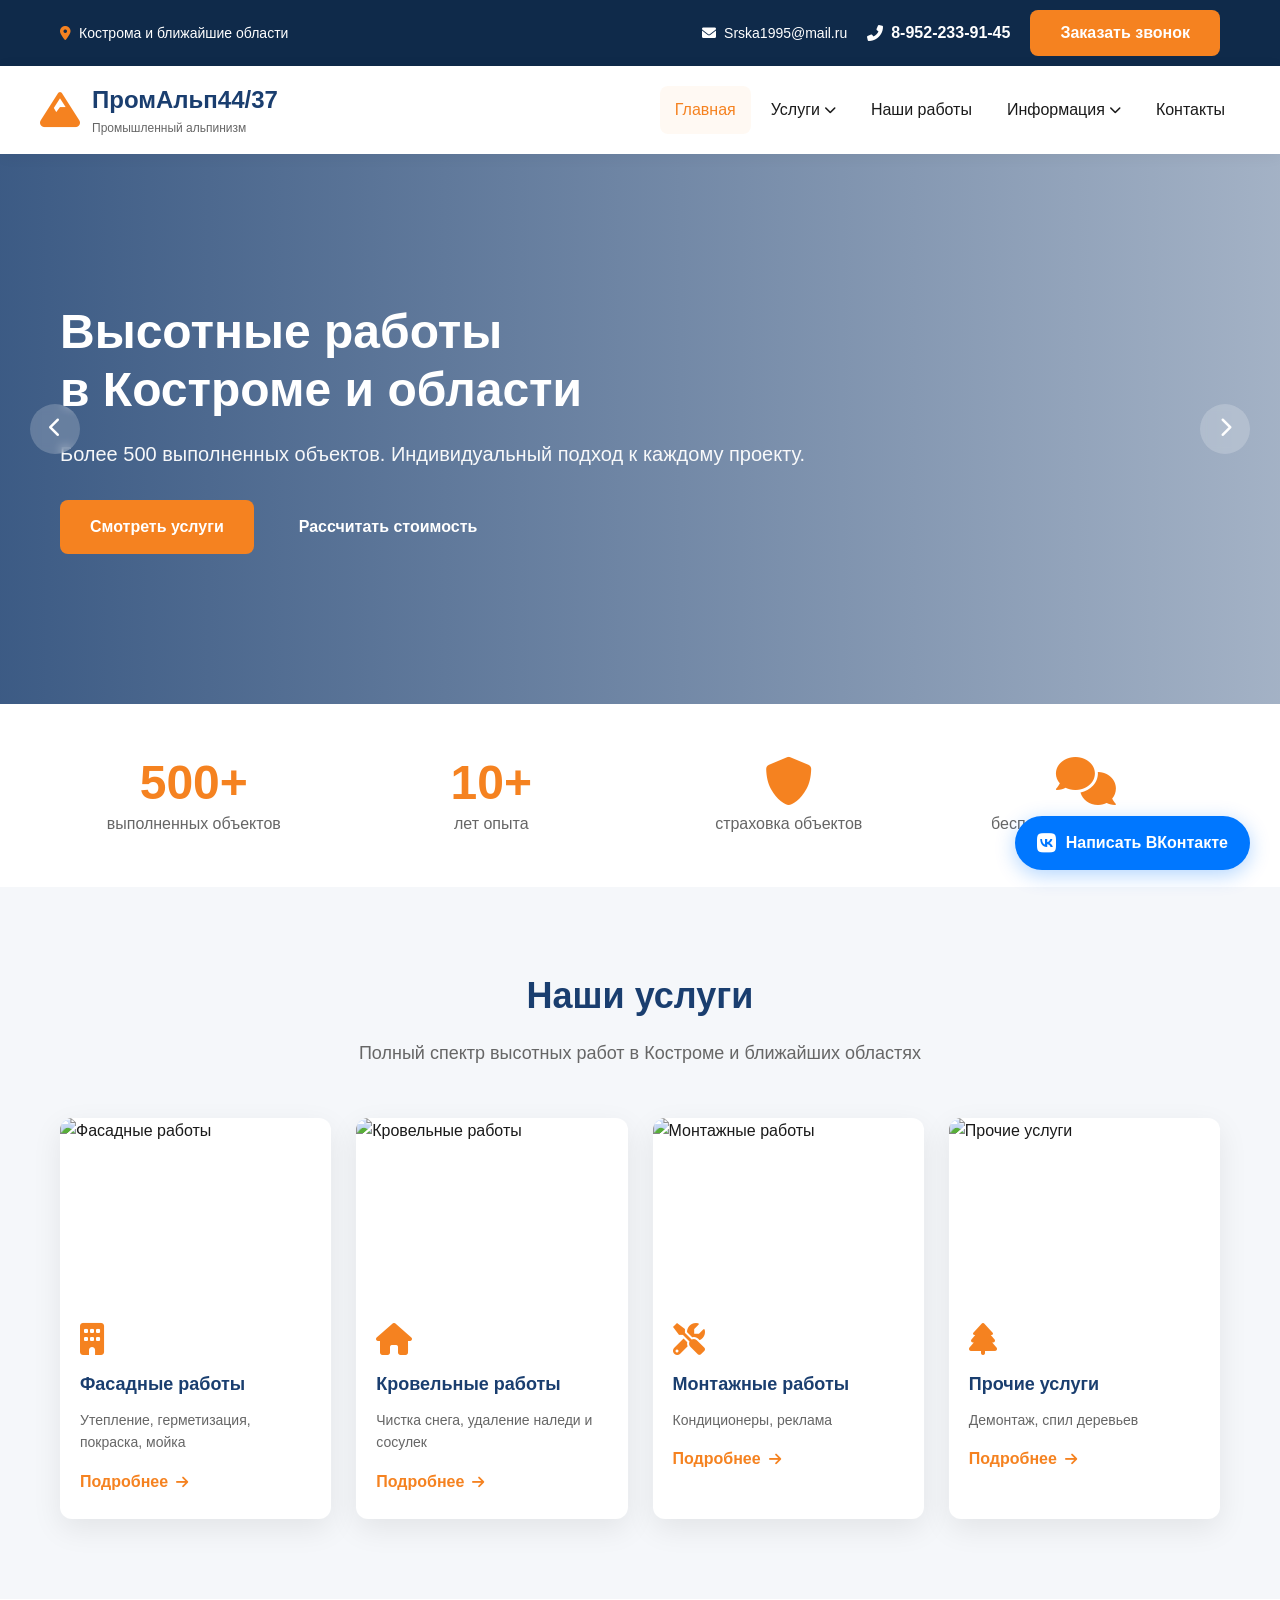
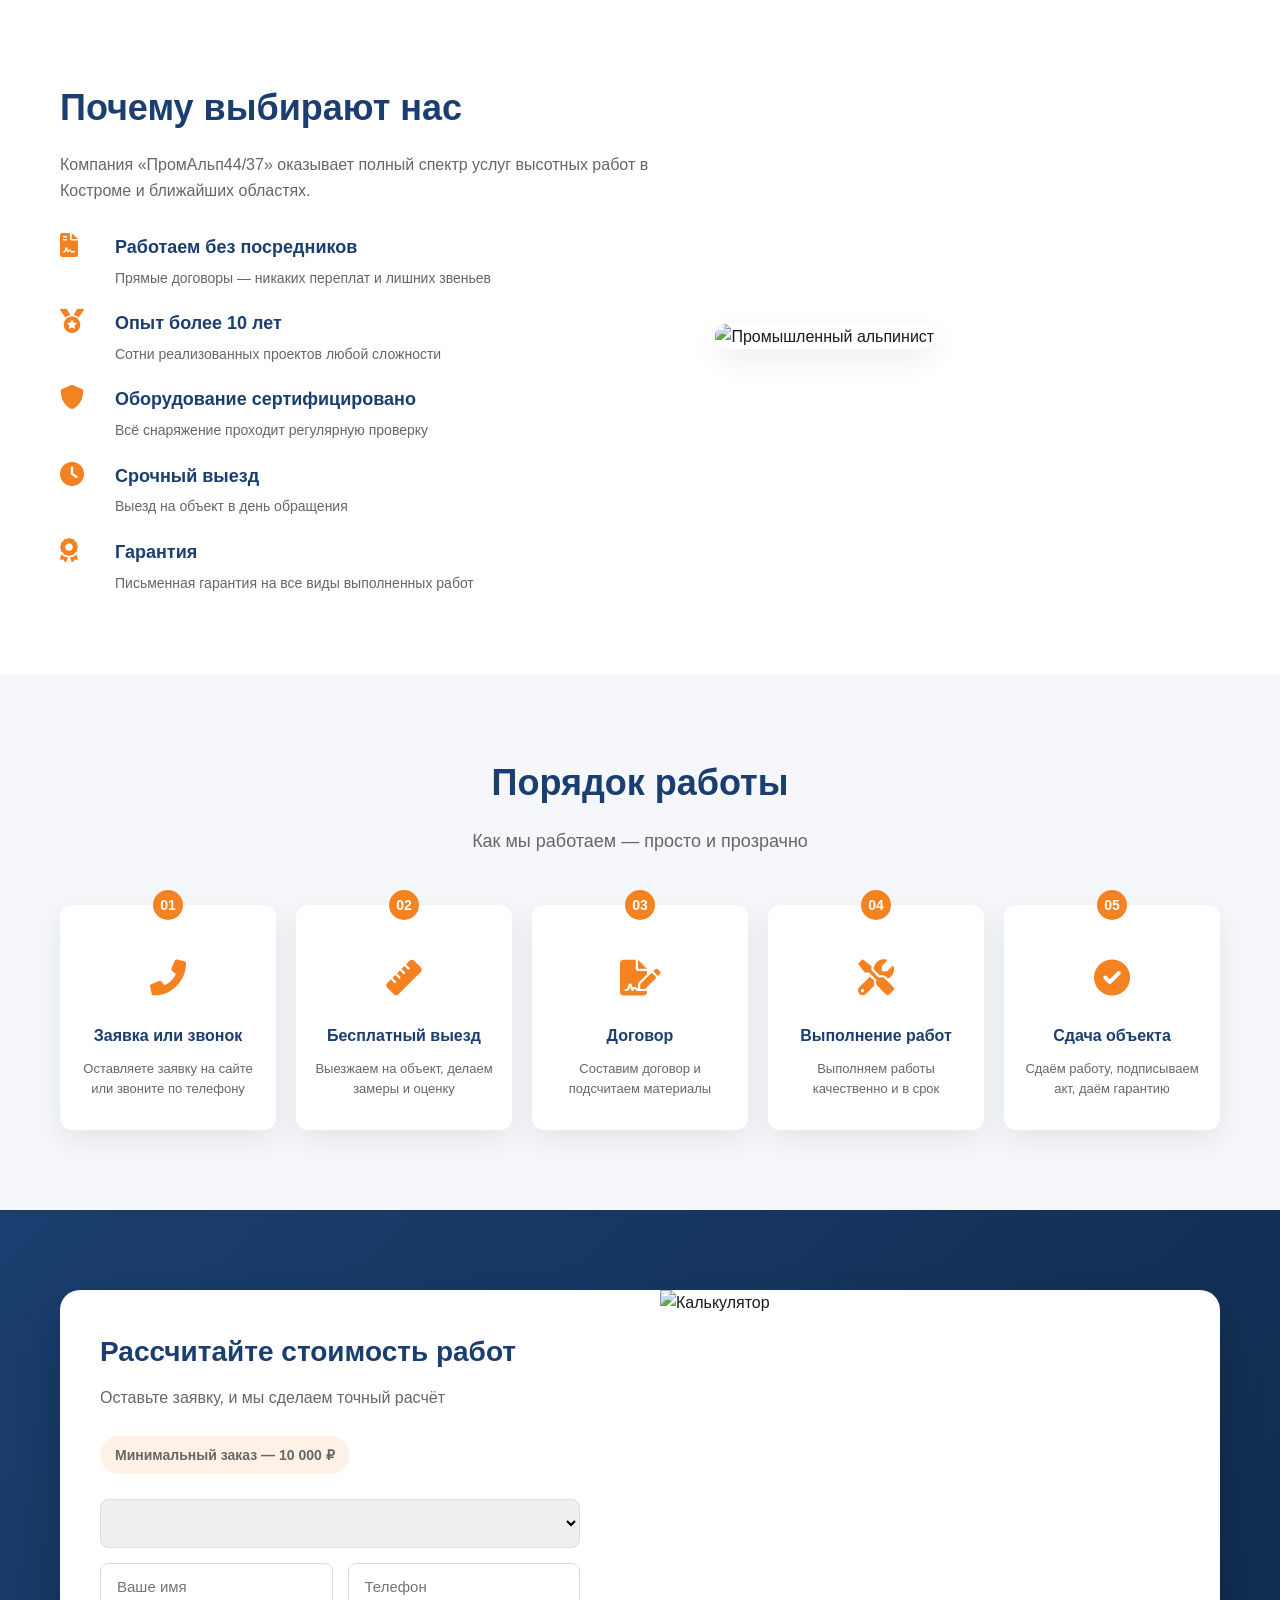
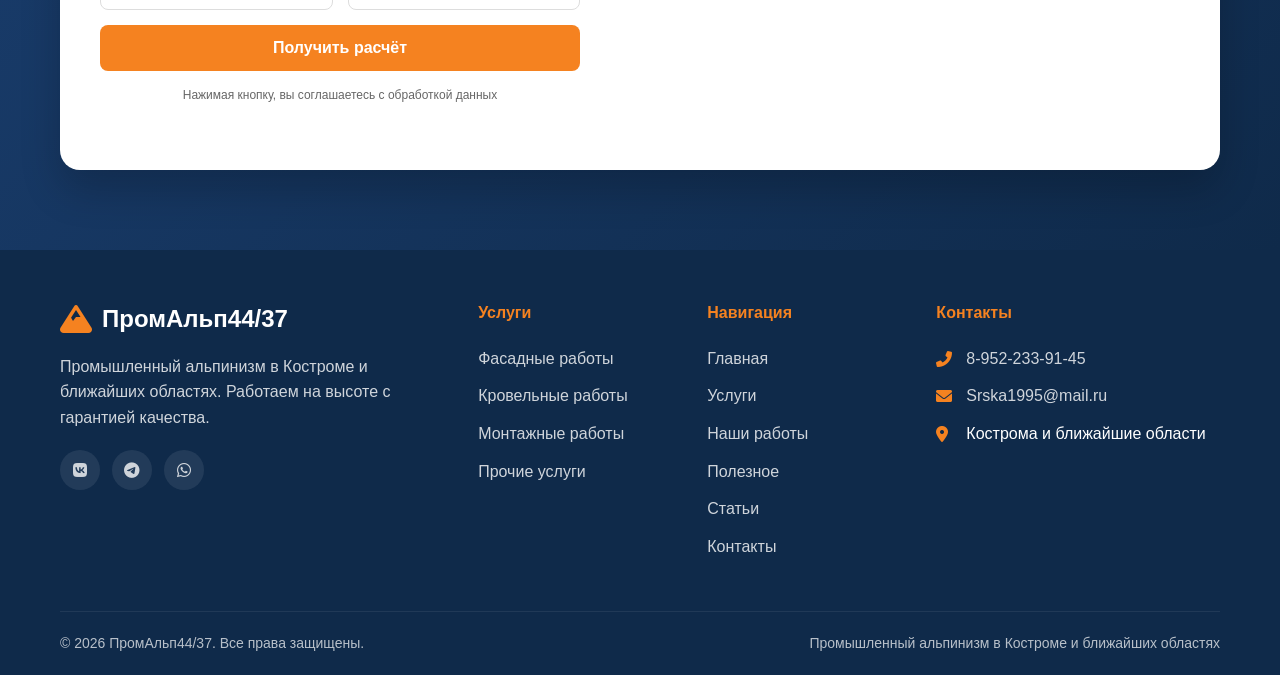
==== index.html @ 1e6d3c6c "Add files via upload" ====
<!DOCTYPE html>
<html lang="ru">
<head>
    <!-- Основные SEO-теги -->
    <title>ПромАльп44/37 — промышленный альпинизм в Костроме и области</title>
    <meta name="description" content="Профессиональные высотные работы в Костроме и ближайших областях. Утепление фасадов, герметизация швов, мойка окон, чистка кровли. Гарантия, работаем по договору. Звоните 8-952-233-91-45!">
    <meta name="keywords" content="промышленный альпинизм, Кострома, высотные работы, утепление фасада, герметизация швов, мойка окон, чистка кровли, монтаж кондиционеров, спил деревьев, альпинисты Кострома">
    <meta name="author" content="ПромАльп44/37">
    <meta charset="UTF-8">
    <meta name="viewport" content="width=device-width, initial-scale=1.0">

    <!-- Favicon -->
    <link rel="icon" href="data:image/svg+xml,%3Csvg xmlns='http://www.w3.org/2000/svg' viewBox='0 0 100 100'%3E%3Ctext y='.9em' font-size='85'%3E🏔️%3C/text%3E%3C/svg%3E">

    <link rel="stylesheet" href="style.css">
    <link rel="stylesheet" href="https://cdnjs.cloudflare.com/ajax/libs/font-awesome/6.0.0/css/all.min.css">
</head>
<body>
    <!-- Верхняя панель -->
    <div class="top-bar">
        <div class="container top-bar__container">
            <div class="top-bar__left">
                <span><i class="fas fa-map-marker-alt"></i> Кострома и ближайшие области</span>
            </div>
            <div class="top-bar__right">
                <a href="mailto:Srska1995@mail.ru"><i class="fas fa-envelope"></i> Srska1995@mail.ru</a>
                <a href="tel:+79522339145" class="top-bar__phone"><i class="fas fa-phone-alt"></i> 8-952-233-91-45</a>
                <button class="btn btn-small btn-callback">Заказать звонок</button>
            </div>
        </div>
    </div>

    <!-- Основная шапка с мега-меню -->
    <header class="header">
        <div class="container header__container">
            <a href="index.html" class="logo">
                <i class="fas fa-mountain"></i>
                <div class="logo__text">
                    <span class="logo__title">ПромАльп44/37</span>
                    <span class="logo__subtitle">Промышленный альпинизм</span>
                </div>
            </a>

            <nav class="nav">
                <button class="mobile-toggle" id="mobile-toggle">
                    <i class="fas fa-bars"></i>
                </button>
                <ul class="nav-menu" id="nav-menu">
                    <li class="nav-item"><a href="index.html" class="nav-link active">Главная</a></li>

                    <li class="nav-item dropdown">
                        <a href="services.html" class="nav-link">Услуги <i class="fas fa-chevron-down"></i></a>
                        <div class="mega-menu mega-menu--services">
                            <div class="container mega-menu__container" style="grid-template-columns: repeat(2, 1fr); max-width: 550px; gap: 20px;">
                                <div class="mega-menu__column">
                                    <h4><i class="fas fa-building"></i> Фасадные работы</h4>
                                    <ul>
                                        <li><a href="services.html?tab=facade">Утепление фасада</a></li>
                                        <li><a href="services.html?tab=facade">Герметизация швов</a></li>
                                        <li><a href="services.html?tab=facade">Покраска фасада</a></li>
                                        <li><a href="services.html?tab=facade">Мойка окон</a></li>
                                        <li><a href="services.html?tab=facade">Мойка фасада</a></li>
                                    </ul>
                                    <h4 style="margin-top: 20px;"><i class="fas fa-home"></i> Кровельные работы</h4>
                                    <ul>
                                        <li><a href="services.html?tab=roof">Чистка снега</a></li>
                                        <li><a href="services.html?tab=roof">Удаление наледи</a></li>
                                        <li><a href="services.html?tab=roof">Удаление сосулек</a></li>
                                        <li><a href="services.html?tab=roof">Монтаж водостоков</a></li>
                                        <li><a href="services.html?tab=roof">Снегозадержатели</a></li>
                                    </ul>
                                </div>
                                <div class="mega-menu__column">
                                    <h4><i class="fas fa-tools"></i> Монтажные работы</h4>
                                    <ul>
                                        <li><a href="services.html?tab=mount">Монтаж кондиционеров</a></li>
                                        <li><a href="services.html?tab=mount">Монтаж рекламы</a></li>
                                    </ul>
                                    <h4 style="margin-top: 20px;"><i class="fas fa-tree"></i> Прочие услуги</h4>
                                    <ul>
                                        <li><a href="services.html?tab=other">Демонтажные работы</a></li>
                                        <li><a href="services.html?tab=other">Спил деревьев</a></li>
                                    </ul>
                                </div>
                            </div>
                        </div>
                    </li>

                    <li class="nav-item"><a href="portfolio.html" class="nav-link">Наши работы</a></li>

                    <li class="nav-item dropdown">
                        <a href="#" class="nav-link">Информация <i class="fas fa-chevron-down"></i></a>
                        <div class="mega-menu mega-menu--info">
                            <div class="container mega-menu__container" style="grid-template-columns: repeat(2, 1fr); max-width: 500px;">
                                <div class="mega-menu__column"><h4><i class="fas fa-toolbox"></i> Полезное</h4><ul><li><a href="useful.html">Снаряжение</a></li><li><a href="useful.html#calculator">Калькулятор</a></li></ul></div>
                                <div class="mega-menu__column"><h4><i class="fas fa-book-open"></i> Статьи</h4><ul><li><a href="articles.html">Все статьи</a></li><li><a href="articles.html?page=1">Технологии</a></li><li><a href="articles.html?page=2">Безопасность</a></li><li><a href="articles.html?page=3">Советы</a></li></ul></div>
                            </div>
                        </div>
                    </li>

                    <li class="nav-item"><a href="contacts.html" class="nav-link">Контакты</a></li>
                </ul>
            </nav>
        </div>
    </header>

    <!-- Главный экран со слайдером -->
    <section class="hero hero--slider">
        <div class="hero-slider" id="hero-slider">
            <div class="slide active">
                <div class="slide__bg" style="background-image: url('https://www.gryazi.net/images/cleaning/prom_alp.jpg');"></div>
                <div class="container slide__content">
                    <h1 class="slide__title">Высотные работы<br>в Костроме и области</h1>
                    <p class="slide__subtitle">Более 500 выполненных объектов. Индивидуальный подход к каждому проекту.</p>
                    <div class="slide__buttons">
                        <a href="services.html" class="btn btn-primary">Смотреть услуги</a>
                        <a href="contacts.html" class="btn btn-outline-white">Рассчитать стоимость</a>
                    </div>
                </div>
            </div>
            <div class="slide">
                <div class="slide__bg" style="background-image: url('https://i.ytimg.com/vi/OnxsX6CX49M/maxres2.jpg');"></div>
                <div class="container slide__content">
                    <h2 class="slide__title">Герметизация швов<br>и утепление фасадов</h2>
                    <p class="slide__subtitle">Гарантия на все виды работ</p>
                    <div class="slide__buttons">
                        <a href="services.html?tab=facade" class="btn btn-primary">Подробнее</a>
                        <a href="contacts.html" class="btn btn-outline-white">Оставить заявку</a>
                    </div>
                </div>
            </div>
            <div class="slide">
                <div class="slide__bg" style="background-image: url('https://avatars.mds.yandex.net/get-altay/13818104/2a000001926dd8f69d3b70512914a5eb9f92/orig');"></div>
                <div class="container slide__content">
                    <h2 class="slide__title">Очистка кровли<br>от снега и наледи</h2>
                    <p class="slide__subtitle">Безопасно, быстро, без повреждений</p>
                    <div class="slide__buttons">
                        <a href="services.html?tab=roof" class="btn btn-primary">Подробнее</a>
                        <a href="contacts.html" class="btn btn-outline-white">Заказать</a>
                    </div>
                </div>
            </div>

            <button class="slider-arrow slider-arrow--prev"><i class="fas fa-chevron-left"></i></button>
            <button class="slider-arrow slider-arrow--next"><i class="fas fa-chevron-right"></i></button>
            <div class="slider-dots-container" id="slider-dots"></div>
        </div>
    </section>

    <!-- Блок с преимуществами (цифры) -->
    <section class="stats">
        <div class="container">
            <div class="stats__grid">
                <div class="stat-item"><div class="stat-item__number">500+</div><div class="stat-item__label">выполненных объектов</div></div>
                <div class="stat-item"><div class="stat-item__number">10+</div><div class="stat-item__label">лет опыта</div></div>
                <div class="stat-item"><div class="stat-item__number"><i class="fas fa-shield-alt"></i></div><div class="stat-item__label">страховка объектов</div></div>
                <div class="stat-item"><div class="stat-item__number"><i class="fas fa-comments"></i></div><div class="stat-item__label">бесплатная консультация</div></div>
            </div>
        </div>
    </section>

    <!-- Популярные услуги (плитки) -->
    <section class="services-tiles">
        <div class="container">
            <h2 class="section-title">Наши услуги</h2>
            <p class="section-subtitle">Полный спектр высотных работ в Костроме и ближайших областях</p>
            <div class="services-tiles__grid">
                <div class="service-tile"><div class="service-tile__img"><img src="https://anika.by/oc-content/uploads/246/108927.jpg" alt="Фасадные работы"></div><div class="service-tile__content"><i class="fas fa-building"></i><h3>Фасадные работы</h3><p>Утепление, герметизация, покраска, мойка</p><a href="services.html?tab=facade" class="service-tile__link">Подробнее <i class="fas fa-arrow-right"></i></a></div></div>
                <div class="service-tile"><div class="service-tile__img"><img src="https://avatars.mds.yandex.net/get-ydo/6059193/2a00000186999a268987378a9598cbc94824/diploma" alt="Кровельные работы"></div><div class="service-tile__content"><i class="fas fa-home"></i><h3>Кровельные работы</h3><p>Чистка снега, удаление наледи и сосулек</p><a href="services.html?tab=roof" class="service-tile__link">Подробнее <i class="fas fa-arrow-right"></i></a></div></div>
                <div class="service-tile"><div class="service-tile__img"><img src="https://avatars.mds.yandex.net/get-ydo/1540809/2a000001724c62d29665eda1b35574e7750a/diploma" alt="Монтажные работы"></div><div class="service-tile__content"><i class="fas fa-tools"></i><h3>Монтажные работы</h3><p>Кондиционеры, реклама</p><a href="services.html?tab=mount" class="service-tile__link">Подробнее <i class="fas fa-arrow-right"></i></a></div></div>
                <div class="service-tile"><div class="service-tile__img"><img src="https://avatars.mds.yandex.net/i?id=42317effc8daacaeb8977ae13526a4b0435c576f-5863201-images-thumbs&n=13" alt="Прочие услуги"></div><div class="service-tile__content"><i class="fas fa-tree"></i><h3>Прочие услуги</h3><p>Демонтаж, спил деревьев</p><a href="services.html?tab=other" class="service-tile__link">Подробнее <i class="fas fa-arrow-right"></i></a></div></div>
            </div>
        </div>
    </section>

    <!-- Преимущества -->
    <section class="advantages" id="about">
        <div class="container">
            <div class="advantages__grid">
                <div class="advantages__content">
                    <h2 class="section-title section-title--left">Почему выбирают нас</h2>
                    <p class="advantages__subtitle">Компания «ПромАльп44/37» оказывает полный спектр услуг высотных работ в Костроме и ближайших областях.</p>
                    <div class="advantages__list">
                        <div class="advantage-item"><i class="fas fa-file-contract"></i><div><h4>Работаем без посредников</h4><p>Прямые договоры — никаких переплат и лишних звеньев</p></div></div>
                        <div class="advantage-item"><i class="fas fa-medal"></i><div><h4>Опыт более 10 лет</h4><p>Сотни реализованных проектов любой сложности</p></div></div>
                        <div class="advantage-item"><i class="fas fa-shield-alt"></i><div><h4>Оборудование сертифицировано</h4><p>Всё снаряжение проходит регулярную проверку</p></div></div>
                        <div class="advantage-item"><i class="fas fa-clock"></i><div><h4>Срочный выезд</h4><p>Выезд на объект в день обращения</p></div></div>
                        <div class="advantage-item"><i class="fas fa-award"></i><div><h4>Гарантия</h4><p>Письменная гарантия на все виды выполненных работ</p></div></div>
                    </div>
                </div>
                <div class="advantages__image"><img src="https://avatars.mds.yandex.net/get-ydo/1384592/2a000001903fb4f37ba64515c0dbf9463fd2/diploma" alt="Промышленный альпинист"></div>
            </div>
        </div>
    </section>

    <!-- Порядок работы -->
    <section class="workflow">
        <div class="container">
            <h2 class="section-title">Порядок работы</h2>
            <p class="section-subtitle">Как мы работаем — просто и прозрачно</p>
            <div class="workflow__steps">
                <div class="step"><div class="step__number">01</div><div class="step__icon"><i class="fas fa-phone-alt"></i></div><h4>Заявка или звонок</h4><p>Оставляете заявку на сайте или звоните по телефону</p></div>
                <div class="step"><div class="step__number">02</div><div class="step__icon"><i class="fas fa-ruler"></i></div><h4>Бесплатный выезд</h4><p>Выезжаем на объект, делаем замеры и оценку</p></div>
                <div class="step"><div class="step__number">03</div><div class="step__icon"><i class="fas fa-file-signature"></i></div><h4>Договор</h4><p>Составим договор и подсчитаем материалы</p></div>
                <div class="step"><div class="step__number">04</div><div class="step__icon"><i class="fas fa-tools"></i></div><h4>Выполнение работ</h4><p>Выполняем работы качественно и в срок</p></div>
                <div class="step"><div class="step__number">05</div><div class="step__icon"><i class="fas fa-check-circle"></i></div><h4>Сдача объекта</h4><p>Сдаём работу, подписываем акт, даём гарантию</p></div>
            </div>
        </div>
    </section>

    <!-- Калькулятор -->
    <section class="calculator-section">
        <div class="container">
            <div class="calculator-box">
                <div class="calculator-box__content">
                    <h2>Рассчитайте стоимость работ</h2>
                    <p>Оставьте заявку, и мы сделаем точный расчёт</p>
                    <p class="min-order"><strong>Минимальный заказ — 10 000 ₽</strong></p>
                    <form class="calculator-form" id="home-calculator">
                        <div class="form-row"><select class="form-control" id="home-service-select"></select></div>
                        <div class="form-row form-row--double"><input type="text" class="form-control" placeholder="Ваше имя"><input type="tel" class="form-control" placeholder="Телефон"></div>
                        <button type="submit" class="btn btn-primary btn-block">Получить расчёт</button>
                        <p class="form-note">Нажимая кнопку, вы соглашаетесь с обработкой данных</p>
                    </form>
                </div>
                <div class="calculator-box__image"><img src="https://www.gryazi.net/images/cleaning/prom_alp.jpg" alt="Калькулятор"></div>
            </div>
        </div>
    </section>

    <!-- Футер -->
    <footer class="footer">
        <div class="container">
            <div class="footer__top">
                <div class="footer__col"><div class="footer__logo"><i class="fas fa-mountain"></i><span>ПромАльп44/37</span></div><p>Промышленный альпинизм в Костроме и ближайших областях. Работаем на высоте с гарантией качества.</p><div class="footer__social"><a href="#"><i class="fab fa-vk"></i></a><a href="#"><i class="fab fa-telegram"></i></a><a href="#"><i class="fab fa-whatsapp"></i></a></div></div>
                <div class="footer__col"><h4>Услуги</h4><ul><li><a href="services.html?tab=facade">Фасадные работы</a></li><li><a href="services.html?tab=roof">Кровельные работы</a></li><li><a href="services.html?tab=mount">Монтажные работы</a></li><li><a href="services.html?tab=other">Прочие услуги</a></li></ul></div>
                <div class="footer__col"><h4>Навигация</h4><ul><li><a href="index.html">Главная</a></li><li><a href="services.html">Услуги</a></li><li><a href="portfolio.html">Наши работы</a></li><li><a href="useful.html">Полезное</a></li><li><a href="articles.html">Статьи</a></li><li><a href="contacts.html">Контакты</a></li></ul></div>
                <div class="footer__col"><h4>Контакты</h4><ul class="footer__contacts"><li><i class="fas fa-phone-alt"></i> <a href="tel:+79522339145">8-952-233-91-45</a></li><li><i class="fas fa-envelope"></i> <a href="mailto:Srska1995@mail.ru">Srska1995@mail.ru</a></li><li><i class="fas fa-map-marker-alt"></i> Кострома и ближайшие области</li></ul></div>
            </div>
            <div class="footer__bottom"><p>© 2026 ПромАльп44/37. Все права защищены.</p><p>Промышленный альпинизм в Костроме и ближайших областях</p></div>
        </div>
    </footer>

    <!-- Кнопка ВК -->
    <a href="https://vk.com/write-12345678" class="vk-button" target="_blank"><i class="fab fa-vk"></i><span>Написать ВКонтакте</span></a>

    <script src="script.js"></script>
</body>
</html>
---- style.css ----
* { margin: 0; padding: 0; box-sizing: border-box; }

:root {
    --primary: #1a3e6f;
    --primary-dark: #0f2a4a;
    --secondary: #f58220;
    --secondary-dark: #e06d10;
    --dark: #1a1a1a;
    --light: #f5f7fa;
    --gray: #666;
    --white: #fff;
    --vk: #0077ff;
    --shadow: 0 10px 30px rgba(0,0,0,0.08);
    --border-radius: 12px;
}

html, body {
    overflow-x: hidden !important;
    width: 100%;
    max-width: 100%;
}

body {
    font-family: 'Segoe UI', Tahoma, Geneva, Verdana, sans-serif;
    line-height: 1.6;
    color: var(--dark);
    background: var(--white);
}

.container {
    max-width: 1200px;
    margin: 0 auto;
    padding: 0 20px;
}

/* Убираем все маркеры списков */
ul, ol {
    list-style: none !important;
    padding-left: 0 !important;
    margin-left: 0 !important;
}

/* ========== ВЕРХНЯЯ ПАНЕЛЬ ========== */
.top-bar {
    background: var(--primary-dark);
    color: var(--white);
    padding: 10px 0;
    font-size: 14px;
}

.top-bar__container {
    display: flex;
    justify-content: space-between;
    align-items: center;
    flex-wrap: wrap;
    gap: 15px;
}

.top-bar__left {
    display: flex;
    gap: 25px;
}

.top-bar__left span {
    display: flex;
    align-items: center;
    gap: 8px;
}

.top-bar__left i {
    color: var(--secondary);
}

.top-bar__right {
    display: flex;
    align-items: center;
    gap: 20px;
}

.top-bar__right a {
    color: var(--white);
    text-decoration: none;
    display: flex;
    align-items: center;
    gap: 8px;
    transition: color 0.3s;
}

.top-bar__right a:hover {
    color: var(--secondary);
}

.top-bar__phone {
    font-weight: 700;
    font-size: 16px;
}

.btn-small {
    background: var(--secondary);
    color: var(--white);
    padding: 8px 16px;
    border-radius: 6px;
    font-size: 13px;
    border: none;
    cursor: pointer;
    font-weight: 600;
    transition: background 0.3s;
}

.btn-small:hover {
    background: var(--secondary-dark);
}

/* ========== ШАПКА И МЕНЮ ========== */
.header {
    background: var(--white);
    box-shadow: 0 2px 15px rgba(0,0,0,0.05);
    position: sticky;
    top: 0;
    z-index: 999;
}

.header__container {
    display: flex;
    justify-content: space-between;
    align-items: center;
    padding: 15px 0;
    flex-wrap: wrap;
    gap: 15px;
}

.logo {
    display: flex;
    align-items: center;
    gap: 12px;
    text-decoration: none;
}

.logo i {
    font-size: 40px;
    color: var(--secondary);
}

.logo__text {
    display: flex;
    flex-direction: column;
}

.logo__title {
    font-size: 24px;
    font-weight: 700;
    color: var(--primary);
}

.logo__subtitle {
    font-size: 12px;
    color: var(--gray);
}

.nav {
    display: flex;
    align-items: center;
}

.nav-menu {
    display: flex;
    flex-wrap: wrap;
    justify-content: center;
    list-style: none !important;
    gap: 5px;
    margin: 0;
    padding: 0;
}

.nav-menu li {
    list-style: none !important;
}

.nav-item {
    position: relative;
    list-style: none !important;
}

.nav-link {
    display: flex;
    align-items: center;
    height: 48px;
    padding: 0 15px;
    color: var(--dark);
    text-decoration: none;
    font-weight: 500;
    transition: color 0.3s;
    border-radius: 8px;
    white-space: nowrap;
}

.nav-link:hover,
.nav-link.active {
    color: var(--secondary);
    background: rgba(245, 130, 32, 0.05);
}

.nav-link i {
    font-size: 12px;
    margin-left: 5px;
}

/* Мега-меню */
.mega-menu {
    position: absolute;
    top: 100%;
    left: 0;
    width: auto !important;
    min-width: 500px !important;
    max-width: 850px !important;
    background: var(--white);
    box-shadow: 0 20px 40px rgba(0,0,0,0.15);
    border-radius: 0 0 16px 16px;
    opacity: 0;
    visibility: hidden;
    transform: translateY(-10px);
    transition: all 0.3s;
    z-index: 998;
}

.nav-item.dropdown:hover .mega-menu {
    opacity: 1;
    visibility: visible;
    transform: translateY(0);
}

.mega-menu__container {
    display: grid;
    grid-template-columns: repeat(4, 1fr);
    gap: 20px !important;
    padding: 25px 20px !important;
}

.mega-menu__column h4 {
    color: var(--primary);
    margin-bottom: 15px;
    font-size: 16px;
    border-bottom: 2px solid var(--secondary);
    padding-bottom: 8px;
    display: inline-block;
}

.mega-menu__column ul {
    list-style: none !important;
    padding-left: 0 !important;
    margin-left: 0 !important;
}

.mega-menu__column li {
    margin-bottom: 10px;
    list-style: none !important;
}

.mega-menu__column a {
    color: var(--gray);
    text-decoration: none;
    font-size: 14px;
    transition: color 0.3s;
}

.mega-menu__column a:hover {
    color: var(--secondary);
}

.nav-item.dropdown:first-of-type .mega-menu {
    left: 0 !important;
    right: auto !important;
}

.nav-item.dropdown:last-of-type .mega-menu {
    left: auto !important;
    right: 0 !important;
    min-width: 400px !important;
    max-width: 500px !important;
}

.mobile-toggle {
    display: none;
}

/* ========== СЛАЙДЕР ========== */
.hero--slider {
    position: relative;
    height: 550px;
    overflow: hidden;
}

.hero-slider {
    position: relative;
    height: 100%;
}

.slide {
    position: absolute;
    top: 0;
    left: 0;
    width: 100%;
    height: 100%;
    opacity: 0;
    visibility: hidden;
    transition: opacity 0.8s, visibility 0.8s;
}

.slide.active {
    opacity: 1;
    visibility: visible;
}

.slide__bg {
    position: absolute;
    top: 0;
    left: 0;
    width: 100%;
    height: 100%;
    background-size: cover;
    background-position: center;
}

.slide__bg::after {
    content: '';
    position: absolute;
    top: 0;
    left: 0;
    width: 100%;
    height: 100%;
    background: linear-gradient(90deg, rgba(26,62,111,0.85) 0%, rgba(26,62,111,0.4) 100%);
}

.slide__content {
    position: relative;
    height: 100%;
    display: flex;
    flex-direction: column;
    justify-content: center;
    color: var(--white);
    z-index: 2;
}

.slide__title {
    font-size: 48px;
    font-weight: 800;
    line-height: 1.2;
    margin-bottom: 20px;
    max-width: 700px;
}

.slide__subtitle {
    font-size: 20px;
    margin-bottom: 30px;
    opacity: 0.95;
}

.slide__buttons {
    display: flex;
    gap: 15px;
}

.btn-outline-white {
    background: transparent;
    color: var(--white);
    border: 2px solid var(--white);
}

.btn-outline-white:hover {
    background: var(--white);
    color: var(--primary);
}

.slider-arrow {
    position: absolute;
    top: 50%;
    transform: translateY(-50%);
    width: 50px;
    height: 50px;
    background: rgba(255,255,255,0.2);
    border: none;
    border-radius: 50%;
    color: var(--white);
    font-size: 20px;
    cursor: pointer;
    backdrop-filter: blur(5px);
    transition: background 0.3s;
    z-index: 10;
}

.slider-arrow:hover {
    background: var(--secondary);
}

.slider-arrow--prev { left: 30px; }
.slider-arrow--next { right: 30px; }

.slider-dots-container {
    position: absolute;
    bottom: 25px;
    left: 50%;
    transform: translateX(-50%);
    display: flex;
    gap: 10px;
    z-index: 10;
}

.slider-dot {
    width: 12px;
    height: 12px;
    border-radius: 50%;
    background: rgba(255,255,255,0.4);
    border: none;
    cursor: pointer;
    transition: all 0.3s;
}

.slider-dot.active {
    background: var(--secondary);
    width: 30px;
    border-radius: 10px;
}

/* ========== СТАТИСТИКА ========== */
.stats {
    padding: 50px 0;
    background: var(--white);
}

.stats__grid {
    display: grid;
    grid-template-columns: repeat(4, 1fr);
    gap: 30px;
    text-align: center;
}

.stat-item__number {
    font-size: 48px;
    font-weight: 800;
    color: var(--secondary);
    line-height: 1.2;
}

.stat-item__number i {
    color: var(--secondary);
}

.stat-item__label {
    font-size: 16px;
    color: var(--gray);
}

/* ========== ПЛИТКИ УСЛУГ ========== */
.services-tiles {
    padding: 80px 0;
    background: var(--light);
}

.section-title {
    font-size: 36px;
    font-weight: 700;
    text-align: center;
    color: var(--primary);
    margin-bottom: 15px;
}

.section-title--left {
    text-align: left;
}

.section-subtitle {
    text-align: center;
    color: var(--gray);
    margin-bottom: 50px;
    font-size: 18px;
}

.services-tiles__grid {
    display: grid;
    grid-template-columns: repeat(4, 1fr);
    gap: 25px;
}

.service-tile {
    background: var(--white);
    border-radius: var(--border-radius);
    overflow: hidden;
    box-shadow: var(--shadow);
    transition: transform 0.3s, box-shadow 0.3s;
}

.service-tile:hover {
    transform: translateY(-5px);
    box-shadow: 0 15px 40px rgba(0,0,0,0.12);
}

.service-tile__img {
    height: 180px;
    overflow: hidden;
}

.service-tile__img img {
    width: 100%;
    height: 100%;
    object-fit: cover;
    transition: transform 0.5s;
}

.service-tile:hover .service-tile__img img {
    transform: scale(1.05);
}

.service-tile__content {
    padding: 25px 20px;
}

.service-tile__content i {
    font-size: 32px;
    color: var(--secondary);
    margin-bottom: 15px;
}

.service-tile__content h3 {
    font-size: 18px;
    margin-bottom: 10px;
    color: var(--primary);
}

.service-tile__content p {
    color: var(--gray);
    font-size: 14px;
    margin-bottom: 15px;
}

.service-tile__link {
    color: var(--secondary);
    text-decoration: none;
    font-weight: 600;
    display: flex;
    align-items: center;
    gap: 8px;
}

.service-tile__link i {
    font-size: 14px;
    margin: 0;
    transition: transform 0.3s;
}

.service-tile__link:hover i {
    transform: translateX(5px);
}

/* ========== ПРЕИМУЩЕСТВА ========== */
.advantages {
    padding: 80px 0;
    background: var(--white);
}

.advantages__grid {
    display: grid;
    grid-template-columns: 1.2fr 1fr;
    gap: 50px;
    align-items: center;
}

.advantages__subtitle {
    font-size: 16px;
    color: var(--gray);
    margin-bottom: 30px;
}

.advantages__list {
    display: flex;
    flex-direction: column;
    gap: 20px;
}

.advantage-item {
    display: flex;
    gap: 15px;
}

.advantage-item i {
    font-size: 24px;
    color: var(--secondary);
    min-width: 40px;
}

.advantage-item h4 {
    font-size: 18px;
    color: var(--primary);
    margin-bottom: 5px;
}

.advantage-item p {
    color: var(--gray);
    font-size: 14px;
}

.advantages__image img {
    width: 100%;
    border-radius: var(--border-radius);
    box-shadow: var(--shadow);
}

/* ========== ПОРЯДОК РАБОТЫ ========== */
.workflow {
    padding: 80px 0;
    background: var(--light);
}

.workflow__steps {
    display: grid;
    grid-template-columns: repeat(5, 1fr);
    gap: 20px;
}

.step {
    text-align: center;
    padding: 30px 15px;
    background: var(--white);
    border-radius: var(--border-radius);
    box-shadow: var(--shadow);
    position: relative;
}

.step__number {
    position: absolute;
    top: -15px;
    left: 50%;
    transform: translateX(-50%);
    width: 30px;
    height: 30px;
    background: var(--secondary);
    color: var(--white);
    border-radius: 50%;
    display: flex;
    align-items: center;
    justify-content: center;
    font-weight: 700;
    font-size: 14px;
}

.step__icon {
    font-size: 36px;
    color: var(--secondary);
    margin: 15px 0;
}

.step h4 {
    font-size: 16px;
    margin-bottom: 10px;
    color: var(--primary);
}

.step p {
    font-size: 13px;
    color: var(--gray);
}

/* ========== КАЛЬКУЛЯТОР ========== */
.calculator-section {
    padding: 80px 0;
    background: linear-gradient(135deg, var(--primary) 0%, var(--primary-dark) 100%);
}

.calculator-box {
    display: grid;
    grid-template-columns: 1fr 1fr;
    gap: 40px;
    background: var(--white);
    border-radius: 20px;
    overflow: hidden;
    box-shadow: 0 20px 40px rgba(0,0,0,0.2);
}

.calculator-box__content {
    padding: 40px;
}

.calculator-box__content h2 {
    font-size: 28px;
    color: var(--primary);
    margin-bottom: 10px;
}

.calculator-box__content p {
    color: var(--gray);
    margin-bottom: 25px;
}

.calculator-box__image {
    height: 100%;
}

.calculator-box__image img {
    width: 100%;
    height: 100%;
    object-fit: cover;
}

.calculator-form .form-row {
    margin-bottom: 15px;
}

.form-row--double {
    display: grid;
    grid-template-columns: 1fr 1fr;
    gap: 15px;
}

.form-control {
    width: 100%;
    padding: 14px 16px;
    border: 1px solid #ddd;
    border-radius: 8px;
    font-size: 15px;
    transition: border 0.3s;
}

.form-control:focus {
    outline: none;
    border-color: var(--secondary);
}

.form-note {
    font-size: 12px;
    color: var(--gray);
    margin-top: 15px;
    text-align: center;
}

.min-order {
    background: rgba(245, 130, 32, 0.1);
    padding: 8px 15px;
    border-radius: 30px;
    display: inline-block;
    font-size: 14px;
    color: var(--primary);
    margin-bottom: 20px;
}

/* ========== КНОПКИ ========== */
.btn {
    display: inline-block;
    padding: 14px 30px;
    border-radius: 8px;
    text-decoration: none;
    font-weight: 600;
    transition: all 0.3s;
    border: none;
    cursor: pointer;
    font-size: 16px;
}

.btn-primary {
    background: var(--secondary);
    color: var(--white);
}

.btn-primary:hover {
    background: var(--secondary-dark);
    transform: translateY(-2px);
}

.btn-block {
    display: block;
    width: 100%;
    text-align: center;
}

/* ========== ФУТЕР ========== */
.footer {
    background: var(--primary-dark);
    color: var(--white);
    padding: 50px 0 20px;
}

.footer__top {
    display: grid;
    grid-template-columns: 2fr 1fr 1fr 1.5fr;
    gap: 40px;
    margin-bottom: 40px;
}

.footer__logo {
    display: flex;
    align-items: center;
    gap: 10px;
    font-size: 24px;
    font-weight: 700;
    margin-bottom: 15px;
}

.footer__logo i {
    color: var(--secondary);
    font-size: 32px;
}

.footer__col p {
    opacity: 0.8;
    margin-bottom: 20px;
}

.footer__social {
    display: flex;
    gap: 12px;
}

.footer__social a {
    width: 40px;
    height: 40px;
    background: rgba(255,255,255,0.1);
    border-radius: 50%;
    display: flex;
    align-items: center;
    justify-content: center;
    color: var(--white);
    text-decoration: none;
    transition: background 0.3s;
}

.footer__social a:hover {
    background: var(--secondary);
}

.footer__col h4 {
    color: var(--secondary);
    margin-bottom: 20px;
    font-size: 16px;
}

.footer__col ul {
    list-style: none !important;
}

.footer__col li {
    margin-bottom: 12px;
    list-style: none !important;
}

.footer__col a {
    color: var(--white);
    text-decoration: none;
    opacity: 0.8;
    transition: opacity 0.3s;
}

.footer__col a:hover {
    opacity: 1;
    color: var(--secondary);
}

.footer__contacts li {
    display: flex;
    align-items: center;
    gap: 10px;
    list-style: none !important;
}

.footer__contacts i {
    color: var(--secondary);
    width: 20px;
}

.footer__bottom {
    border-top: 1px solid rgba(255,255,255,0.1);
    padding-top: 20px;
    display: flex;
    justify-content: space-between;
    font-size: 14px;
    opacity: 0.7;
}

/* ========== КНОПКА ВК ========== */
.vk-button {
    position: fixed;
    bottom: 30px;
    right: 30px;
    background: var(--vk);
    color: var(--white);
    padding: 14px 22px;
    border-radius: 50px;
    text-decoration: none;
    display: flex;
    align-items: center;
    gap: 10px;
    box-shadow: 0 5px 20px rgba(0,119,255,0.3);
    z-index: 999;
    font-weight: 600;
    transition: transform 0.3s, box-shadow 0.3s;
}

.vk-button:hover {
    transform: translateY(-5px);
    box-shadow: 0 10px 30px rgba(0,119,255,0.4);
}

.vk-button i {
    font-size: 22px;
}

/* ========== АДАПТИВНОСТЬ ========== */
@media (max-width: 992px) {
    .header__container { justify-content: center; }
    .nav-menu { justify-content: center; width: 100%; }
    .nav-link { padding: 0 12px; font-size: 14px; height: 42px; }
    .services-tiles__grid { grid-template-columns: repeat(2, 1fr); }
    .stats__grid { grid-template-columns: repeat(2, 1fr); }
    .advantages__grid { grid-template-columns: 1fr; }
    .advantages__image { display: none; }
    .footer__top { grid-template-columns: repeat(2, 1fr); }
    .calculator-box { grid-template-columns: 1fr; }
    .calculator-box__image { display: none; }
    .mega-menu { min-width: 350px !important; max-width: 500px !important; }
}

@media (max-width: 768px) {
    .top-bar__container { flex-direction: column; text-align: center; }
    .top-bar__left { flex-direction: column; gap: 5px; }
    .top-bar__right { flex-wrap: wrap; justify-content: center; }

    .nav-menu { gap: 0; }
    .nav-link { padding: 0 10px; font-size: 13px; height: 40px; }

    .slide__title { font-size: 32px; }
    .slide__subtitle { font-size: 16px; }
    .slider-arrow { display: none; }

    .services-tiles__grid { grid-template-columns: 1fr; }
    .stats__grid { grid-template-columns: 1fr; }
    .workflow__steps { grid-template-columns: 1fr; }
    .footer__top { grid-template-columns: 1fr; }
    .footer__bottom { flex-direction: column; text-align: center; gap: 10px; }

    .vk-button span { display: none; }
    .vk-button { padding: 14px; border-radius: 50%; }

    /* Открытие мега-меню по клику на мобильных */
    .nav-item.dropdown.active .mega-menu {
        display: block !important;
        opacity: 1 !important;
        visibility: visible !important;
        transform: translateY(0) !important;
        position: static;
        width: 100% !important;
        min-width: 100% !important;
        max-width: 100% !important;
        box-shadow: none;
        border-radius: 0;
        padding: 0;
        background: var(--light);
    }

    .nav-item.dropdown.active .mega-menu__container {
        grid-template-columns: 1fr !important;
        padding: 15px !important;
        gap: 15px !important;
    }

    .nav-item.dropdown .mega-menu {
        display: none;
    }
}

@media (max-width: 480px) {
    .slide__buttons { flex-direction: column; }
    .form-row--double { grid-template-columns: 1fr; }
    .nav-link { padding: 0 8px; font-size: 12px; height: 36px; }
    .logo__title { font-size: 18px; }
    .logo i { font-size: 32px; }
}
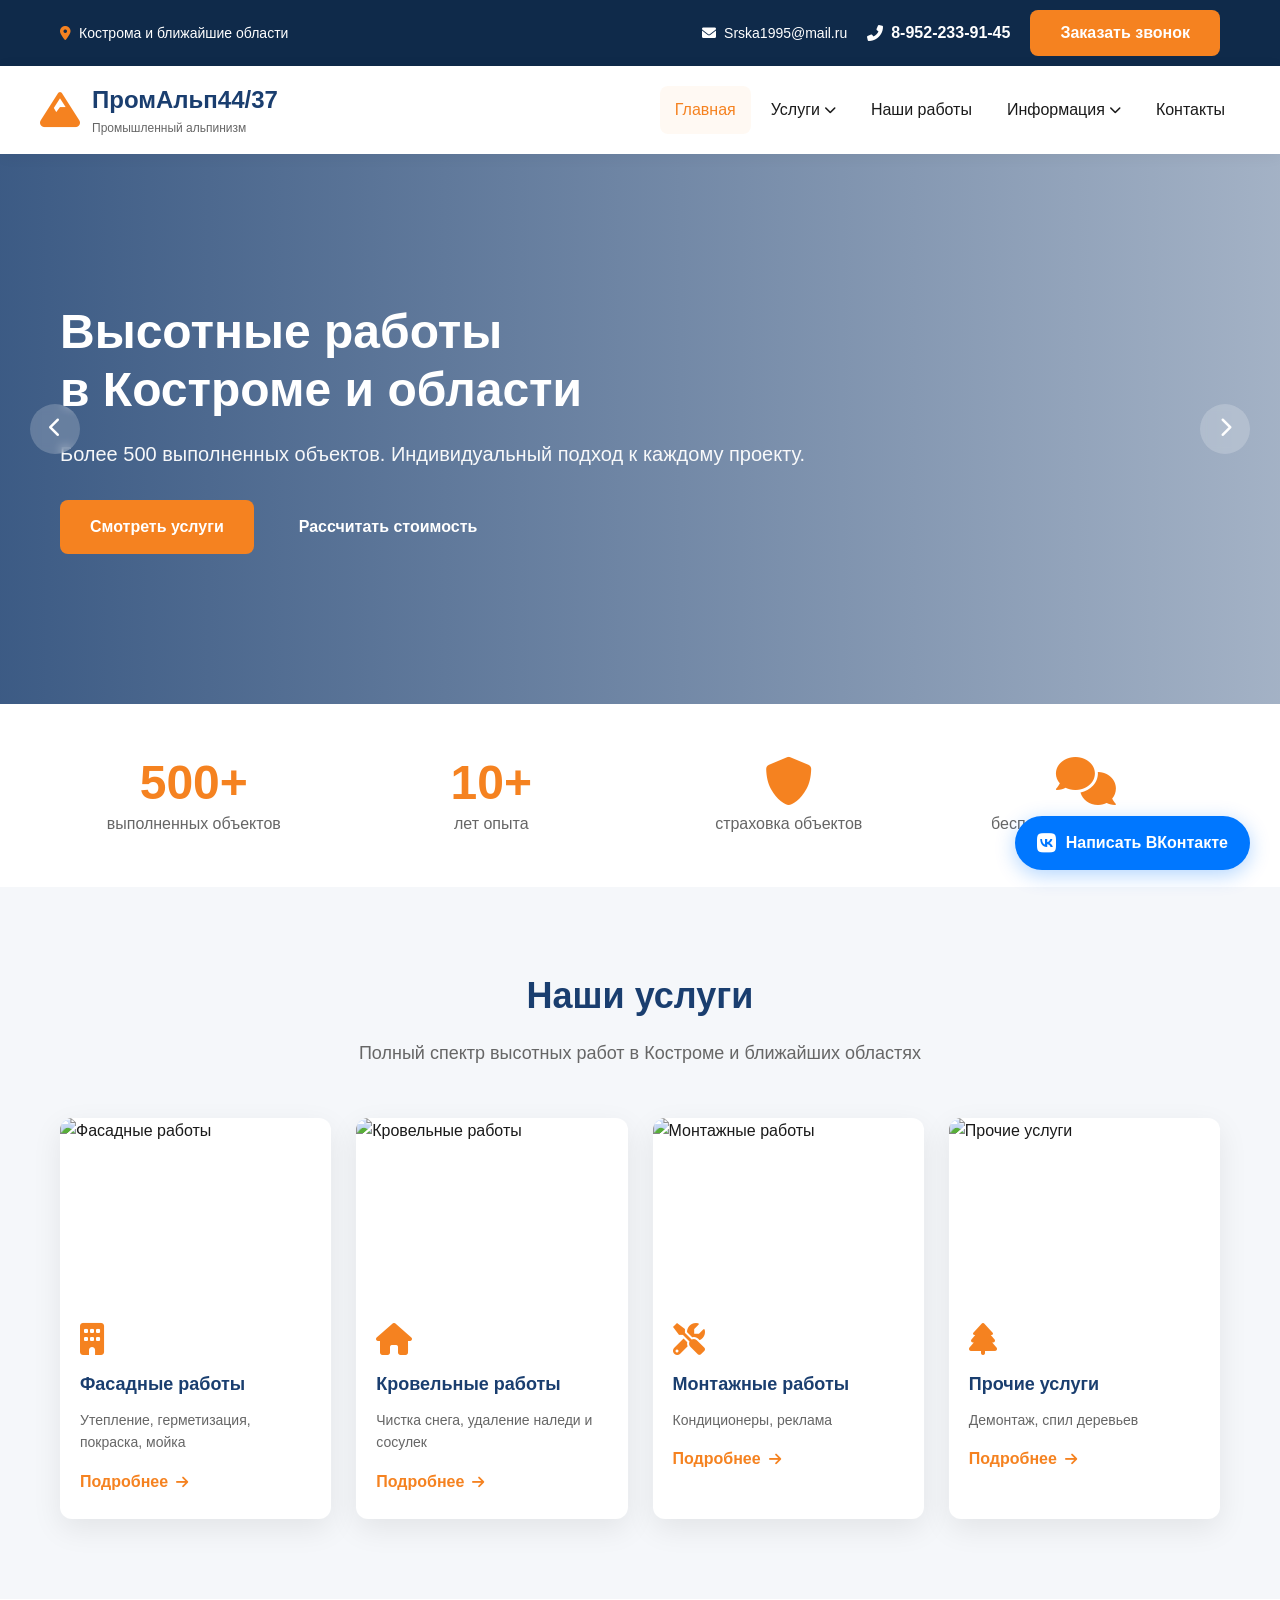
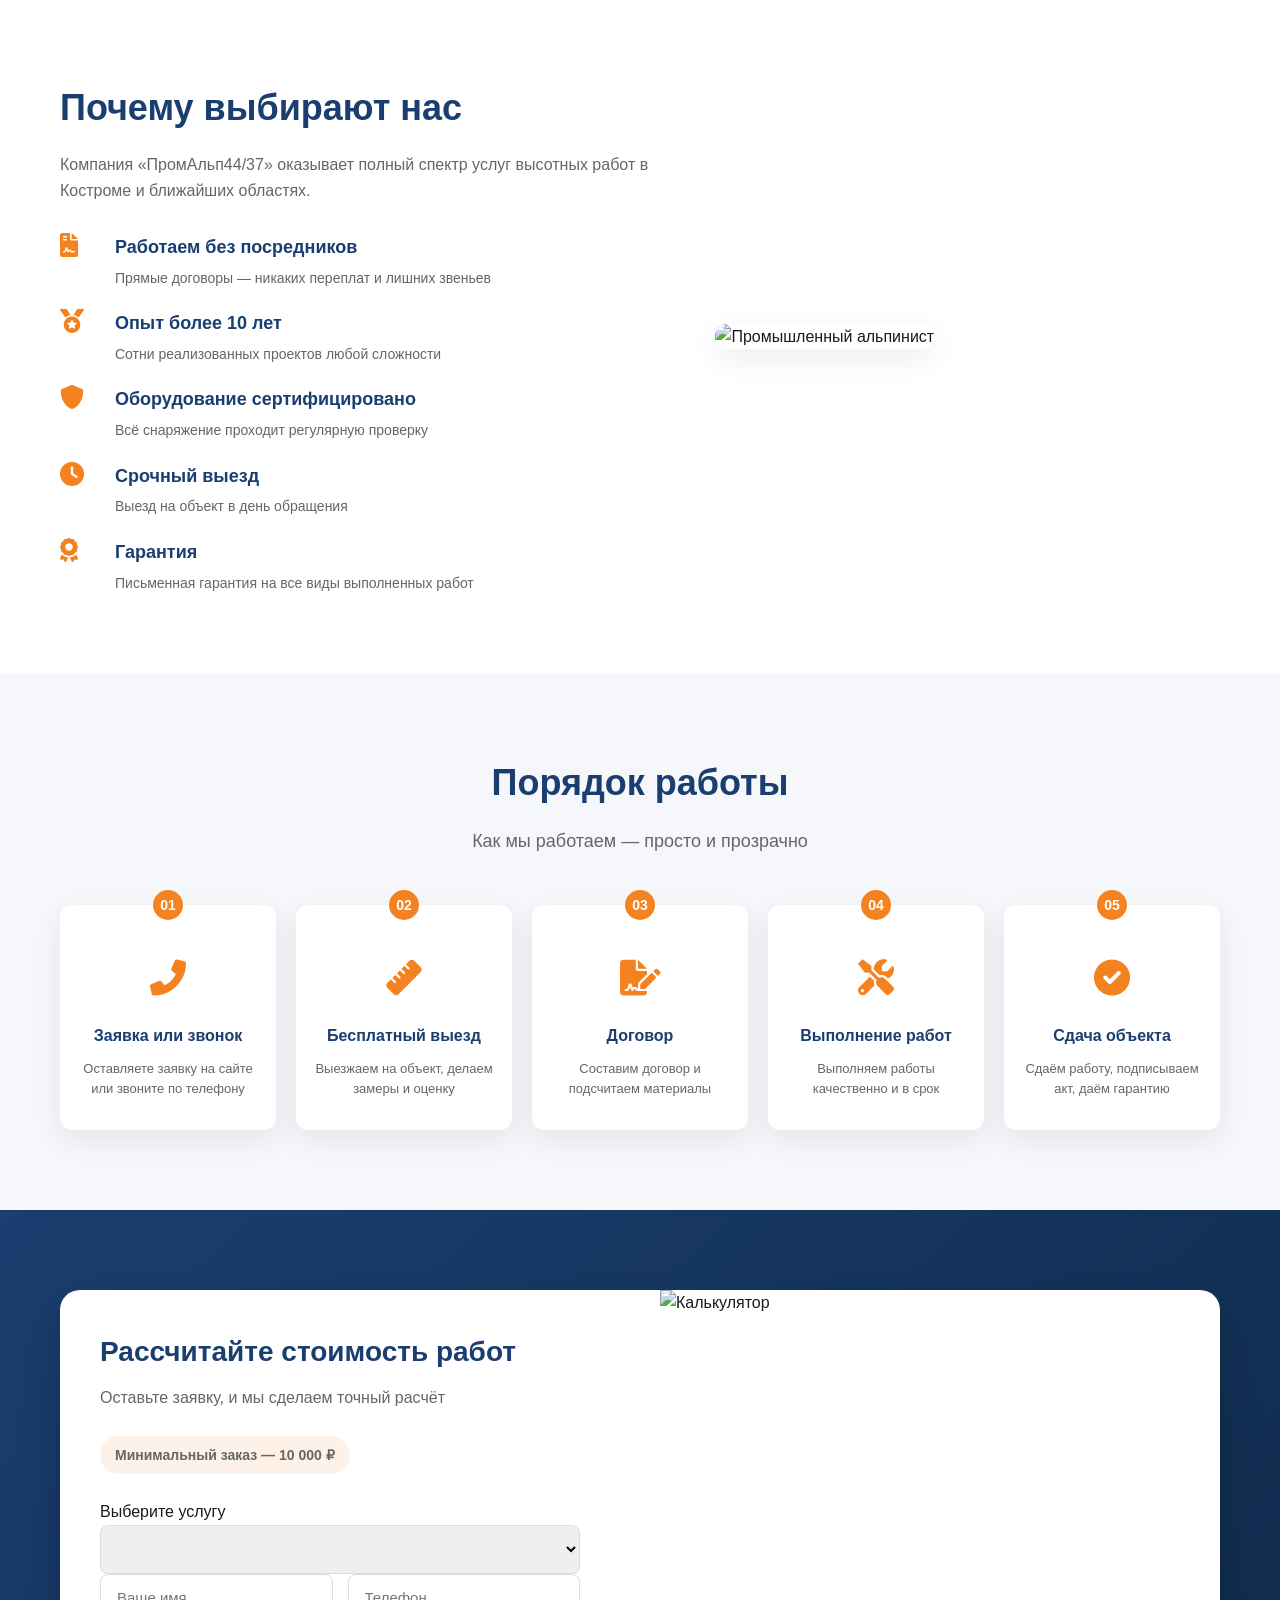
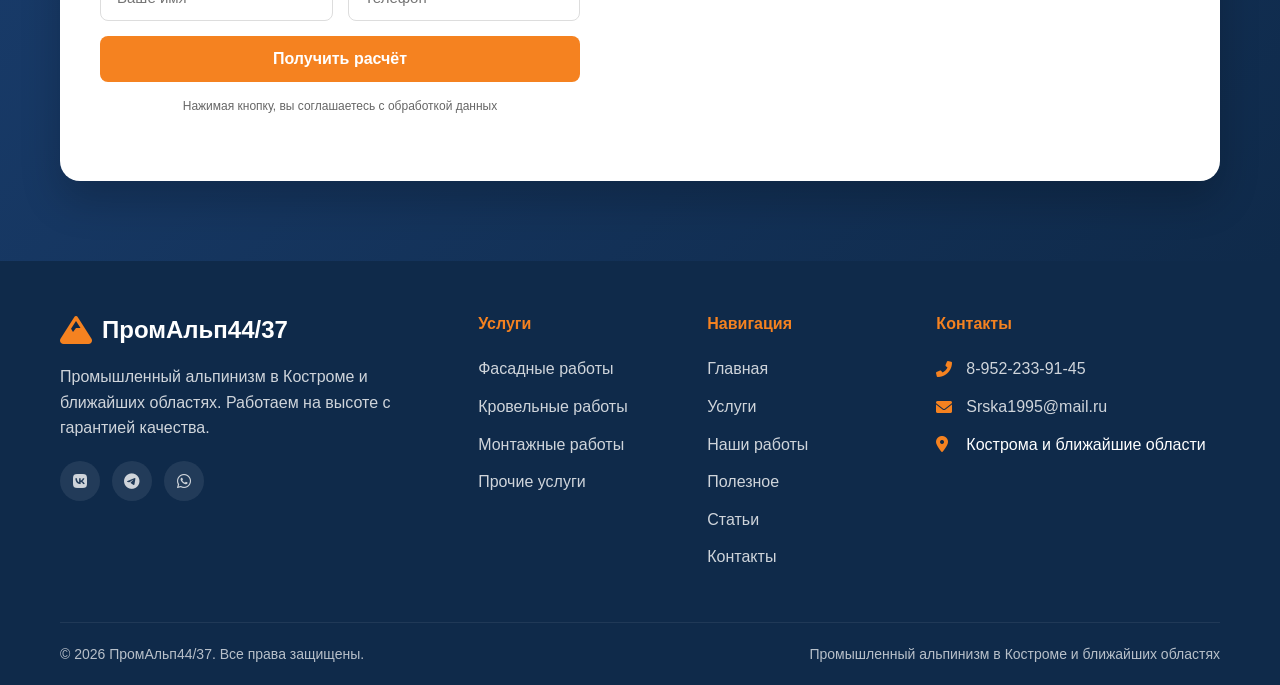
==== commit 2b768180: "обновление калькулятора" ====
--- a/index.html
+++ b/index.html
@@ -216,18 +216,28 @@
                     <h2>Рассчитайте стоимость работ</h2>
                     <p>Оставьте заявку, и мы сделаем точный расчёт</p>
                     <p class="min-order"><strong>Минимальный заказ — 10 000 ₽</strong></p>
+
                     <form class="calculator-form" id="home-calculator">
-                        <div class="form-row"><select class="form-control" id="home-service-select"></select></div>
-                        <div class="form-row form-row--double"><input type="text" class="form-control" placeholder="Ваше имя"><input type="tel" class="form-control" placeholder="Телефон"></div>
+                        <!-- ВОТ ИСПРАВЛЕНИЕ: Убрали "form-row", добавили "form-group" и лейбл -->
+                        <div class="form-group">
+                            <label>Выберите услугу</label>
+                            <select class="form-control" id="home-service-select"></select>
+                        </div>
+
+                        <div class="form-row form-row--double">
+                            <input type="text" class="form-control" placeholder="Ваше имя">
+                            <input type="tel" class="form-control" placeholder="Телефон">
+                        </div>
                         <button type="submit" class="btn btn-primary btn-block">Получить расчёт</button>
                         <p class="form-note">Нажимая кнопку, вы соглашаетесь с обработкой данных</p>
                     </form>
                 </div>
-                <div class="calculator-box__image"><img src="https://www.gryazi.net/images/cleaning/prom_alp.jpg" alt="Калькулятор"></div>
-            </div>
-        </div>
-    </section>
-
+                <div class="calculator-box__image">
+                    <img src="https://www.gryazi.net/images/cleaning/prom_alp.jpg" alt="Калькулятор">
+                </div>
+            </div>
+        </div>
+    </section>
     <!-- Футер -->
     <footer class="footer">
         <div class="container">
@@ -246,4 +256,4 @@
 
     <script src="script.js"></script>
 </body>
-</html>+</html>
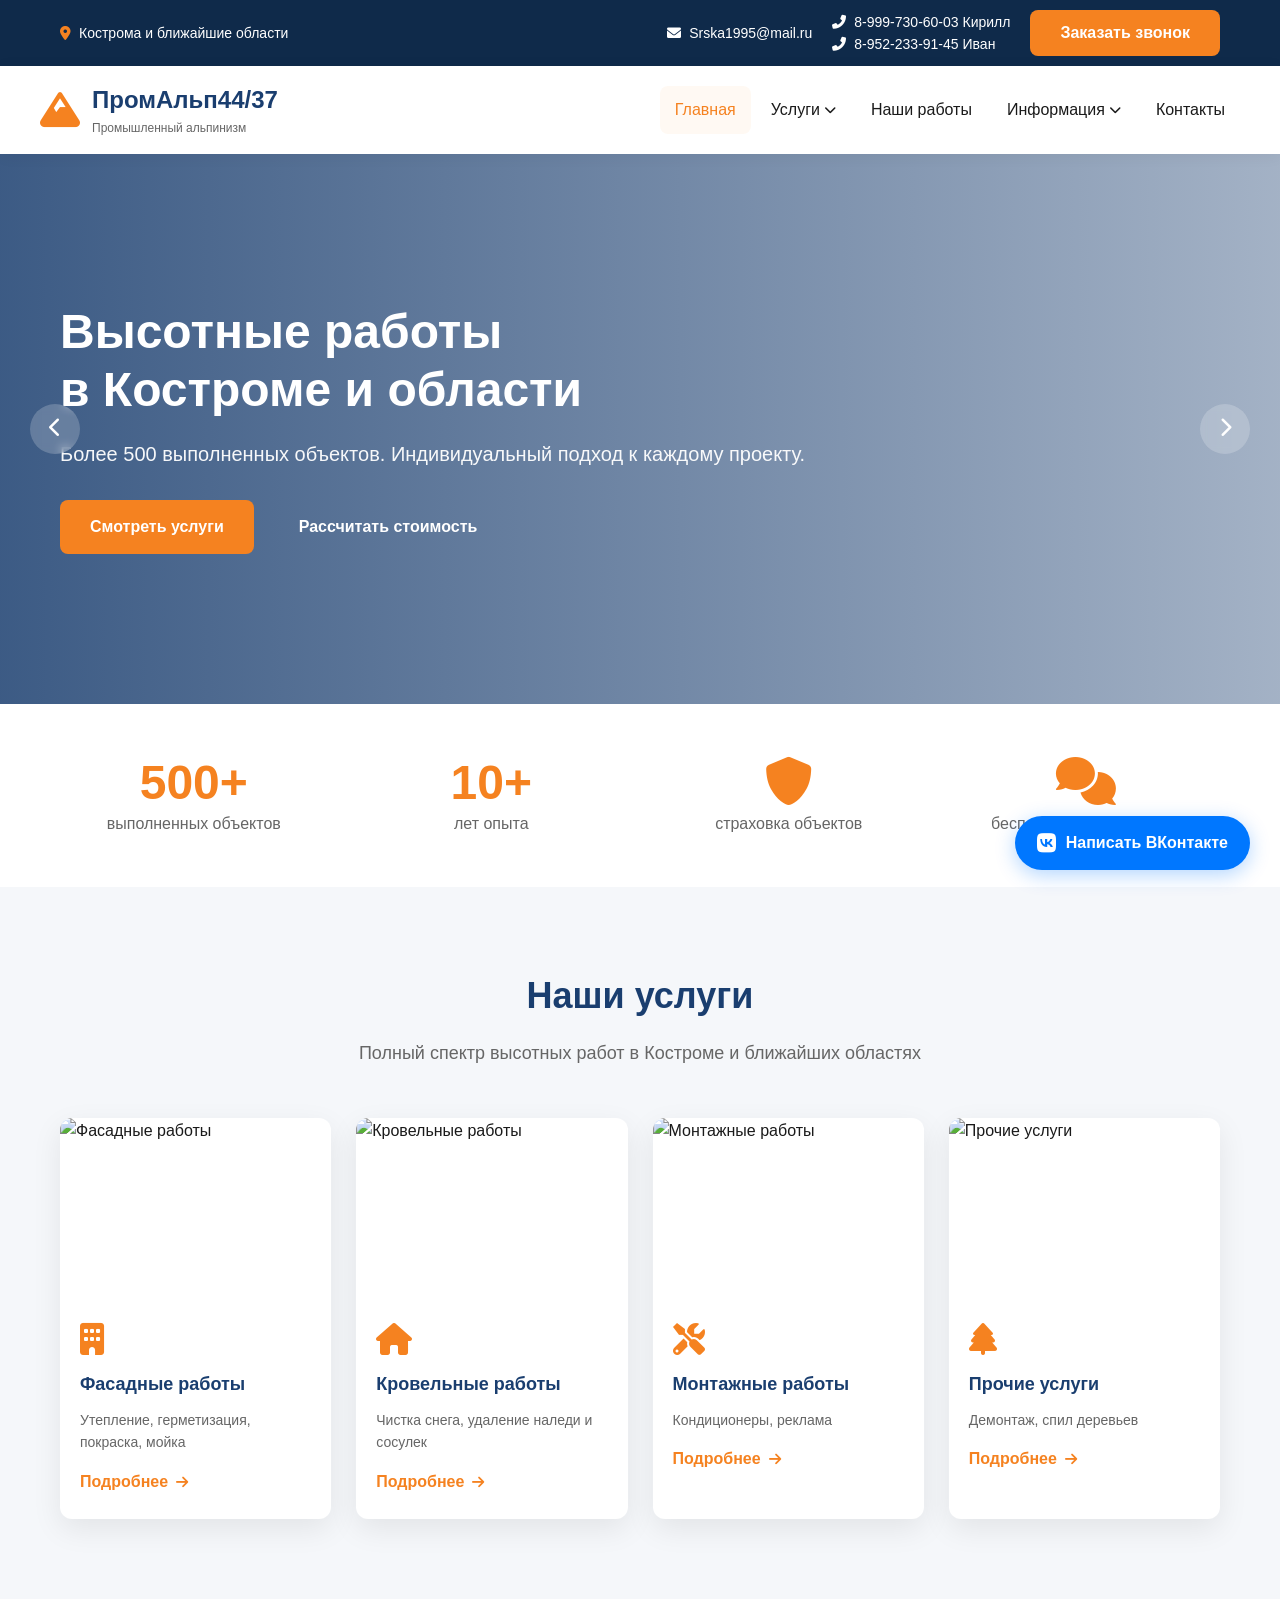
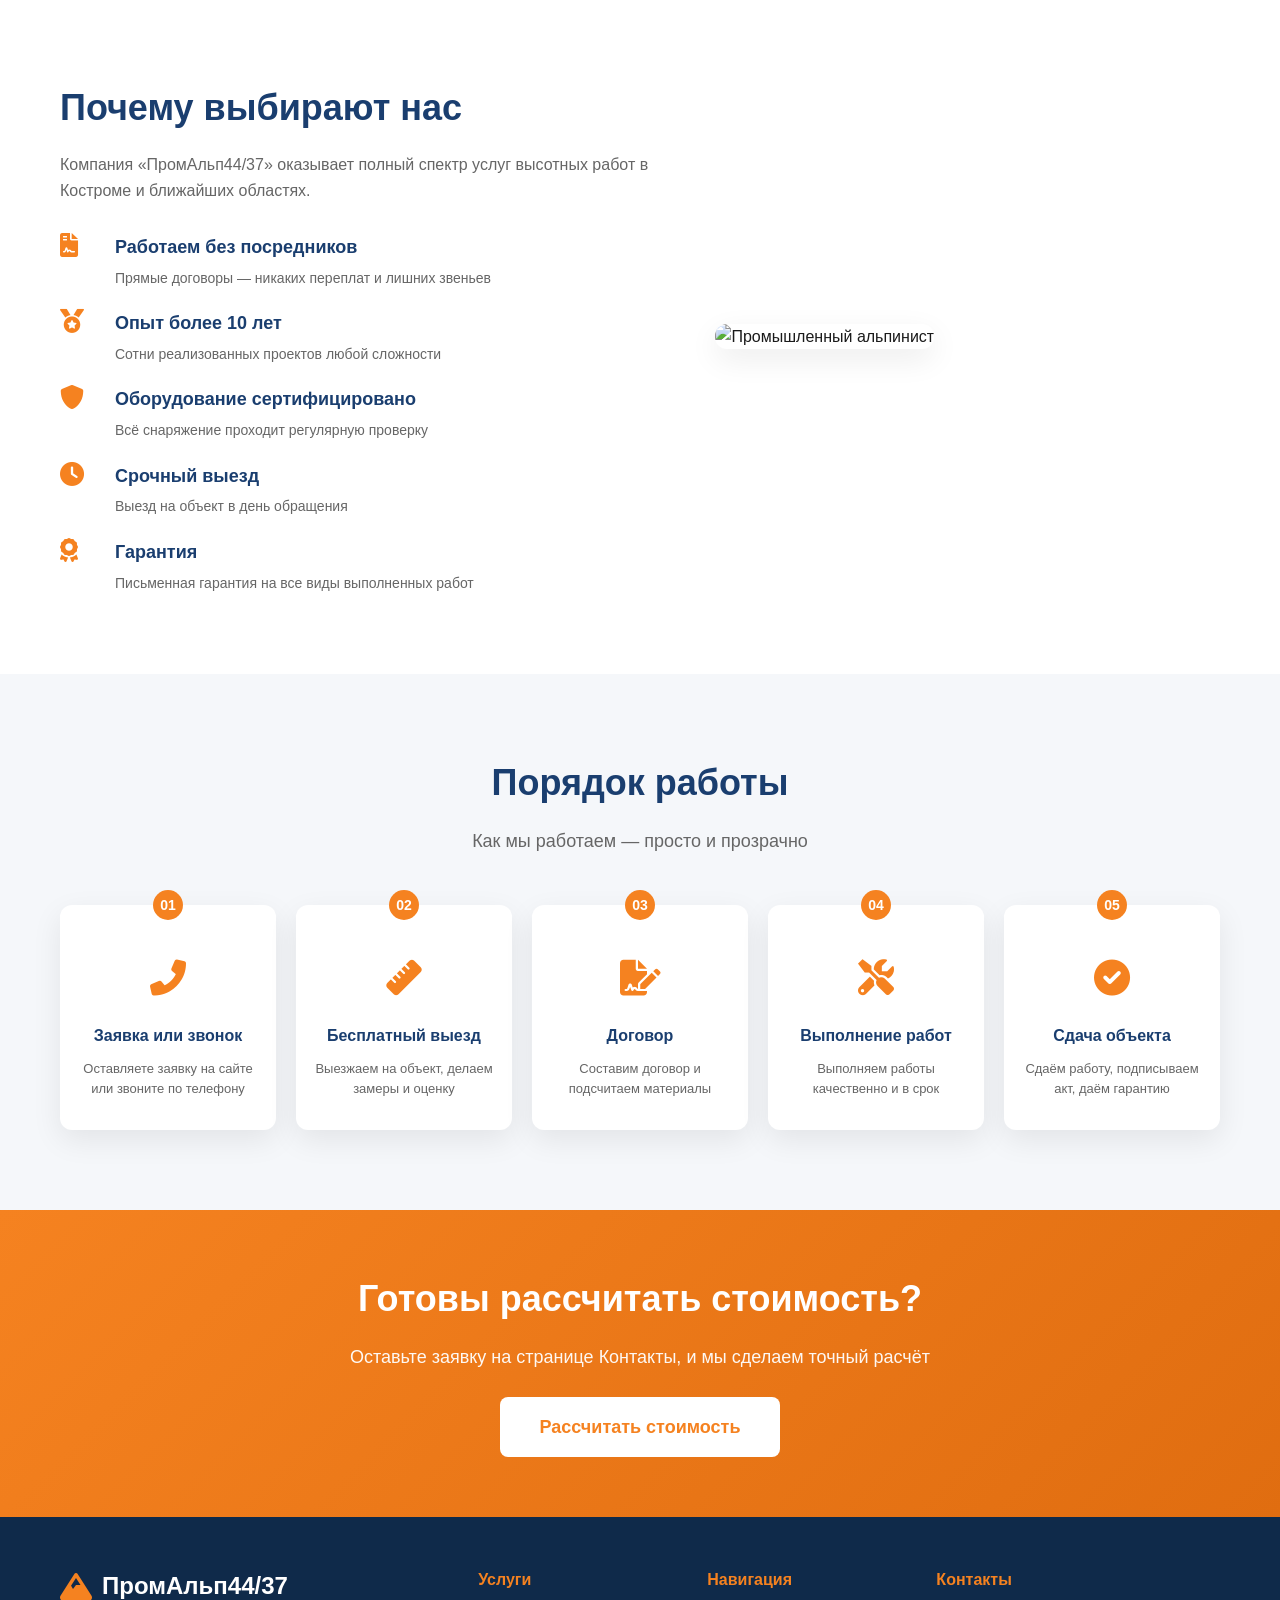
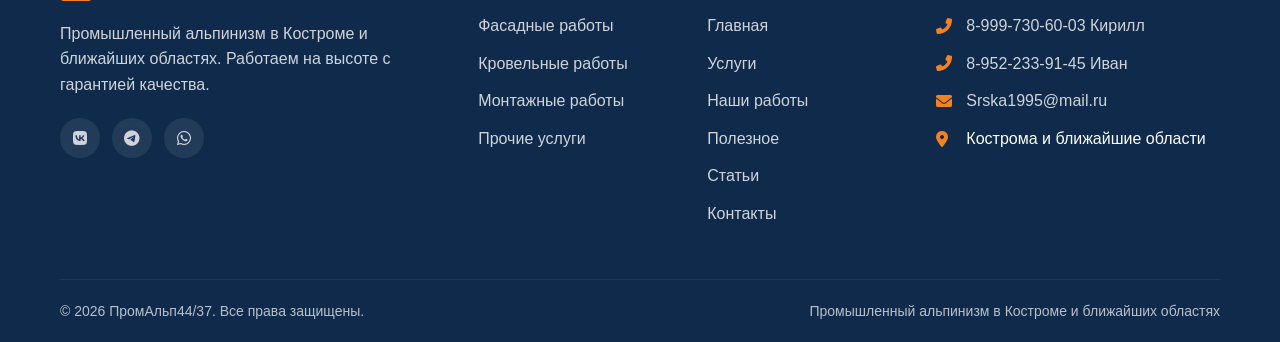
==== commit 00b24536: "обновления меню" ====
--- a/index.html
+++ b/index.html
@@ -3,7 +3,7 @@
 <head>
     <!-- Основные SEO-теги -->
     <title>ПромАльп44/37 — промышленный альпинизм в Костроме и области</title>
-    <meta name="description" content="Профессиональные высотные работы в Костроме и ближайших областях. Утепление фасадов, герметизация швов, мойка окон, чистка кровли. Гарантия, работаем по договору. Звоните 8-952-233-91-45!">
+    <meta name="description" content="Профессиональные высотные работы в Костроме и ближайших областях. Утепление фасадов, герметизация швов, мойка окон, чистка кровли. Гарантия, работаем по договору. Звоните 8-999-730-60-03, 8-952-233-91-45!">
     <meta name="keywords" content="промышленный альпинизм, Кострома, высотные работы, утепление фасада, герметизация швов, мойка окон, чистка кровли, монтаж кондиционеров, спил деревьев, альпинисты Кострома">
     <meta name="author" content="ПромАльп44/37">
     <meta charset="UTF-8">
@@ -14,6 +14,14 @@
 
     <link rel="stylesheet" href="style.css">
     <link rel="stylesheet" href="https://cdnjs.cloudflare.com/ajax/libs/font-awesome/6.0.0/css/all.min.css">
+    <style>
+        .cta-section { padding: 60px 0; background: linear-gradient(135deg, var(--secondary) 0%, var(--secondary-dark) 100%); color: var(--white); text-align: center; }
+        .cta-section h2 { font-size: 36px; margin-bottom: 15px; }
+        .cta-section p { font-size: 18px; margin-bottom: 25px; opacity: 0.95; }
+        .cta-section .btn-white { background: var(--white); color: var(--secondary); padding: 16px 40px; font-size: 18px; }
+        .cta-section .btn-white:hover { background: var(--primary); color: var(--white); }
+        @media (max-width: 768px) { .cta-section h2 { font-size: 28px; } }
+    </style>
 </head>
 <body>
     <!-- Верхняя панель -->
@@ -24,7 +32,10 @@
             </div>
             <div class="top-bar__right">
                 <a href="mailto:Srska1995@mail.ru"><i class="fas fa-envelope"></i> Srska1995@mail.ru</a>
-                <a href="tel:+79522339145" class="top-bar__phone"><i class="fas fa-phone-alt"></i> 8-952-233-91-45</a>
+                <div class="top-bar__phones">
+                    <a href="tel:+79997306003"><i class="fas fa-phone-alt"></i> 8-999-730-60-03 Кирилл</a>
+                    <a href="tel:+79522339145"><i class="fas fa-phone-alt"></i> 8-952-233-91-45 Иван</a>
+                </div>
                 <button class="btn btn-small btn-callback">Заказать звонок</button>
             </div>
         </div>
@@ -208,36 +219,15 @@
         </div>
     </section>
 
-    <!-- Калькулятор -->
-    <section class="calculator-section">
-        <div class="container">
-            <div class="calculator-box">
-                <div class="calculator-box__content">
-                    <h2>Рассчитайте стоимость работ</h2>
-                    <p>Оставьте заявку, и мы сделаем точный расчёт</p>
-                    <p class="min-order"><strong>Минимальный заказ — 10 000 ₽</strong></p>
-
-                    <form class="calculator-form" id="home-calculator">
-                        <!-- ВОТ ИСПРАВЛЕНИЕ: Убрали "form-row", добавили "form-group" и лейбл -->
-                        <div class="form-group">
-                            <label>Выберите услугу</label>
-                            <select class="form-control" id="home-service-select"></select>
-                        </div>
-
-                        <div class="form-row form-row--double">
-                            <input type="text" class="form-control" placeholder="Ваше имя">
-                            <input type="tel" class="form-control" placeholder="Телефон">
-                        </div>
-                        <button type="submit" class="btn btn-primary btn-block">Получить расчёт</button>
-                        <p class="form-note">Нажимая кнопку, вы соглашаетесь с обработкой данных</p>
-                    </form>
-                </div>
-                <div class="calculator-box__image">
-                    <img src="https://www.gryazi.net/images/cleaning/prom_alp.jpg" alt="Калькулятор">
-                </div>
-            </div>
-        </div>
-    </section>
+    <!-- Кнопка "Рассчитать стоимость" -->
+    <section class="cta-section">
+        <div class="container">
+            <h2>Готовы рассчитать стоимость?</h2>
+            <p>Оставьте заявку на странице Контакты, и мы сделаем точный расчёт</p>
+            <a href="contacts.html" class="btn btn-white">Рассчитать стоимость</a>
+        </div>
+    </section>
+
     <!-- Футер -->
     <footer class="footer">
         <div class="container">
@@ -245,7 +235,15 @@
                 <div class="footer__col"><div class="footer__logo"><i class="fas fa-mountain"></i><span>ПромАльп44/37</span></div><p>Промышленный альпинизм в Костроме и ближайших областях. Работаем на высоте с гарантией качества.</p><div class="footer__social"><a href="#"><i class="fab fa-vk"></i></a><a href="#"><i class="fab fa-telegram"></i></a><a href="#"><i class="fab fa-whatsapp"></i></a></div></div>
                 <div class="footer__col"><h4>Услуги</h4><ul><li><a href="services.html?tab=facade">Фасадные работы</a></li><li><a href="services.html?tab=roof">Кровельные работы</a></li><li><a href="services.html?tab=mount">Монтажные работы</a></li><li><a href="services.html?tab=other">Прочие услуги</a></li></ul></div>
                 <div class="footer__col"><h4>Навигация</h4><ul><li><a href="index.html">Главная</a></li><li><a href="services.html">Услуги</a></li><li><a href="portfolio.html">Наши работы</a></li><li><a href="useful.html">Полезное</a></li><li><a href="articles.html">Статьи</a></li><li><a href="contacts.html">Контакты</a></li></ul></div>
-                <div class="footer__col"><h4>Контакты</h4><ul class="footer__contacts"><li><i class="fas fa-phone-alt"></i> <a href="tel:+79522339145">8-952-233-91-45</a></li><li><i class="fas fa-envelope"></i> <a href="mailto:Srska1995@mail.ru">Srska1995@mail.ru</a></li><li><i class="fas fa-map-marker-alt"></i> Кострома и ближайшие области</li></ul></div>
+                <div class="footer__col">
+                    <h4>Контакты</h4>
+                    <ul class="footer__contacts">
+                        <li><i class="fas fa-phone-alt"></i> <a href="tel:+79997306003">8-999-730-60-03 Кирилл</a></li>
+                        <li><i class="fas fa-phone-alt"></i> <a href="tel:+79522339145">8-952-233-91-45 Иван</a></li>
+                        <li><i class="fas fa-envelope"></i> <a href="mailto:Srska1995@mail.ru">Srska1995@mail.ru</a></li>
+                        <li><i class="fas fa-map-marker-alt"></i> Кострома и ближайшие области</li>
+                    </ul>
+                </div>
             </div>
             <div class="footer__bottom"><p>© 2026 ПромАльп44/37. Все права защищены.</p><p>Промышленный альпинизм в Костроме и ближайших областях</p></div>
         </div>
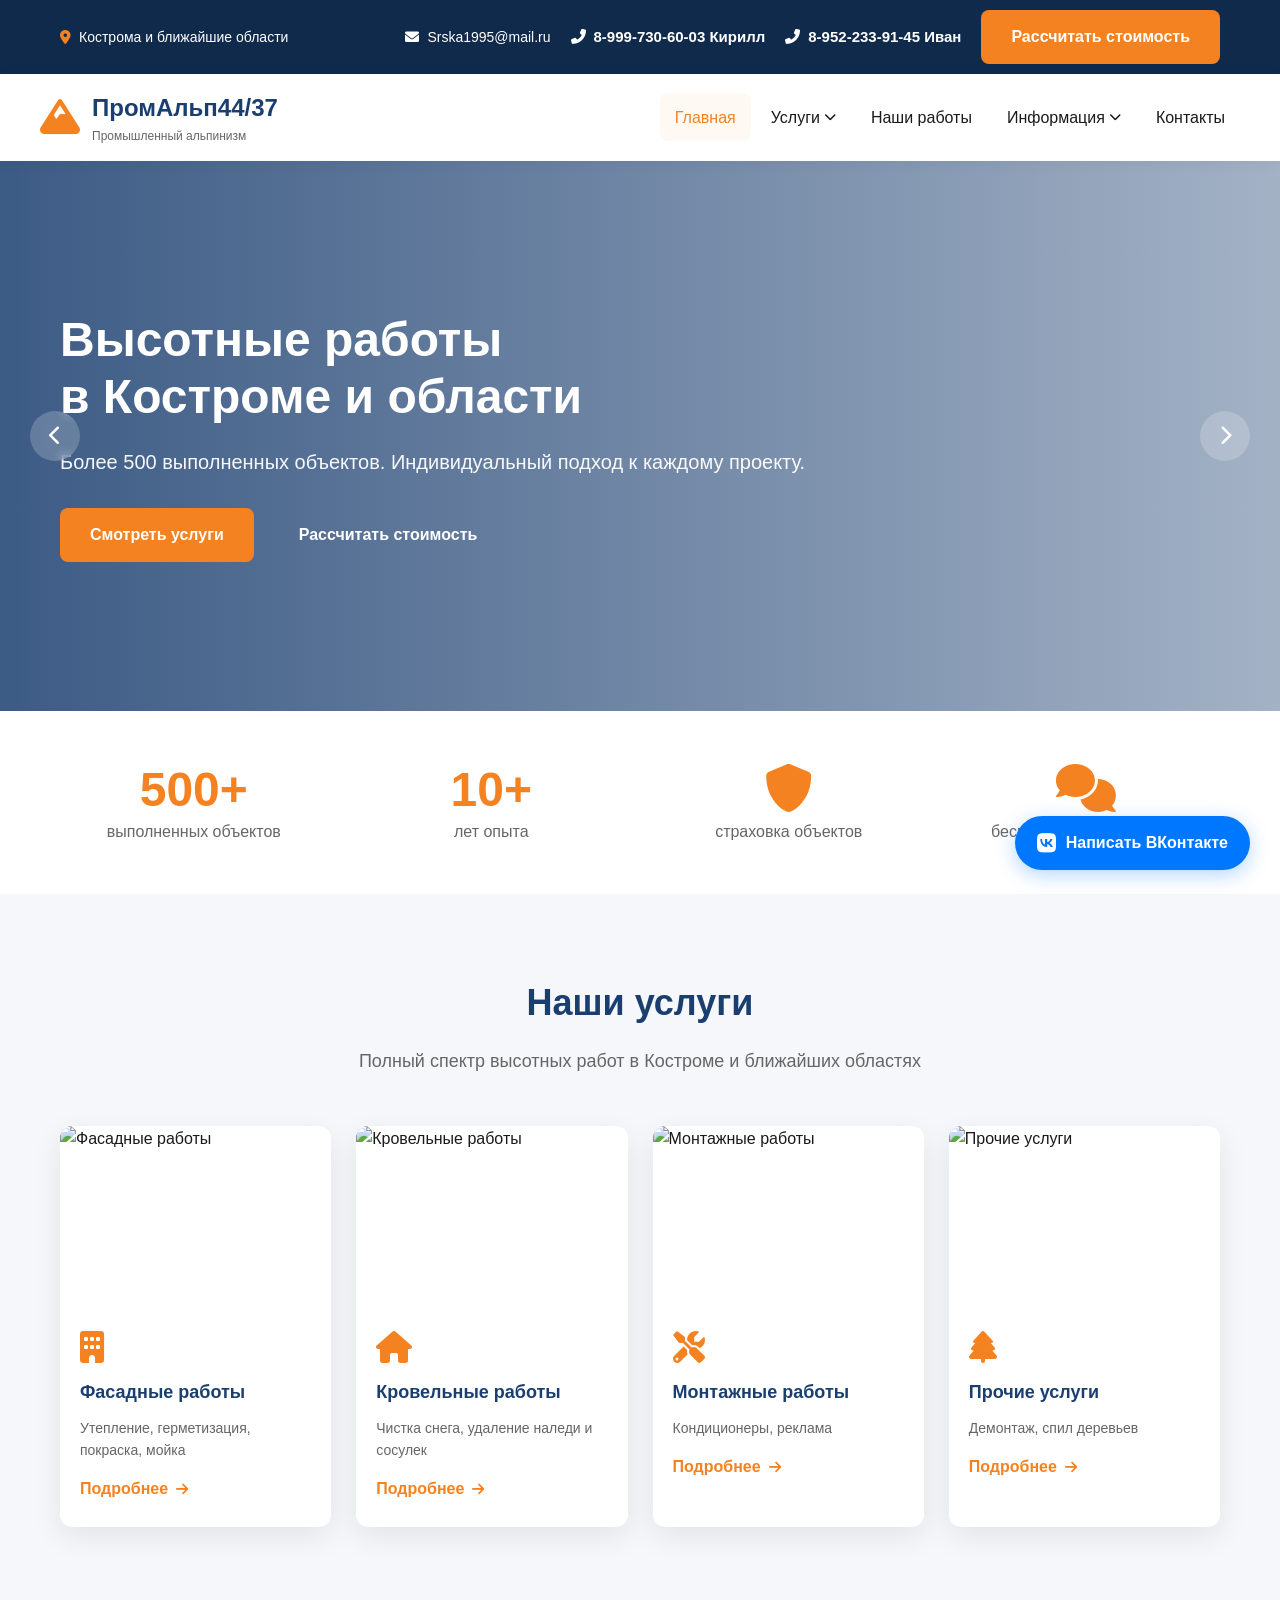
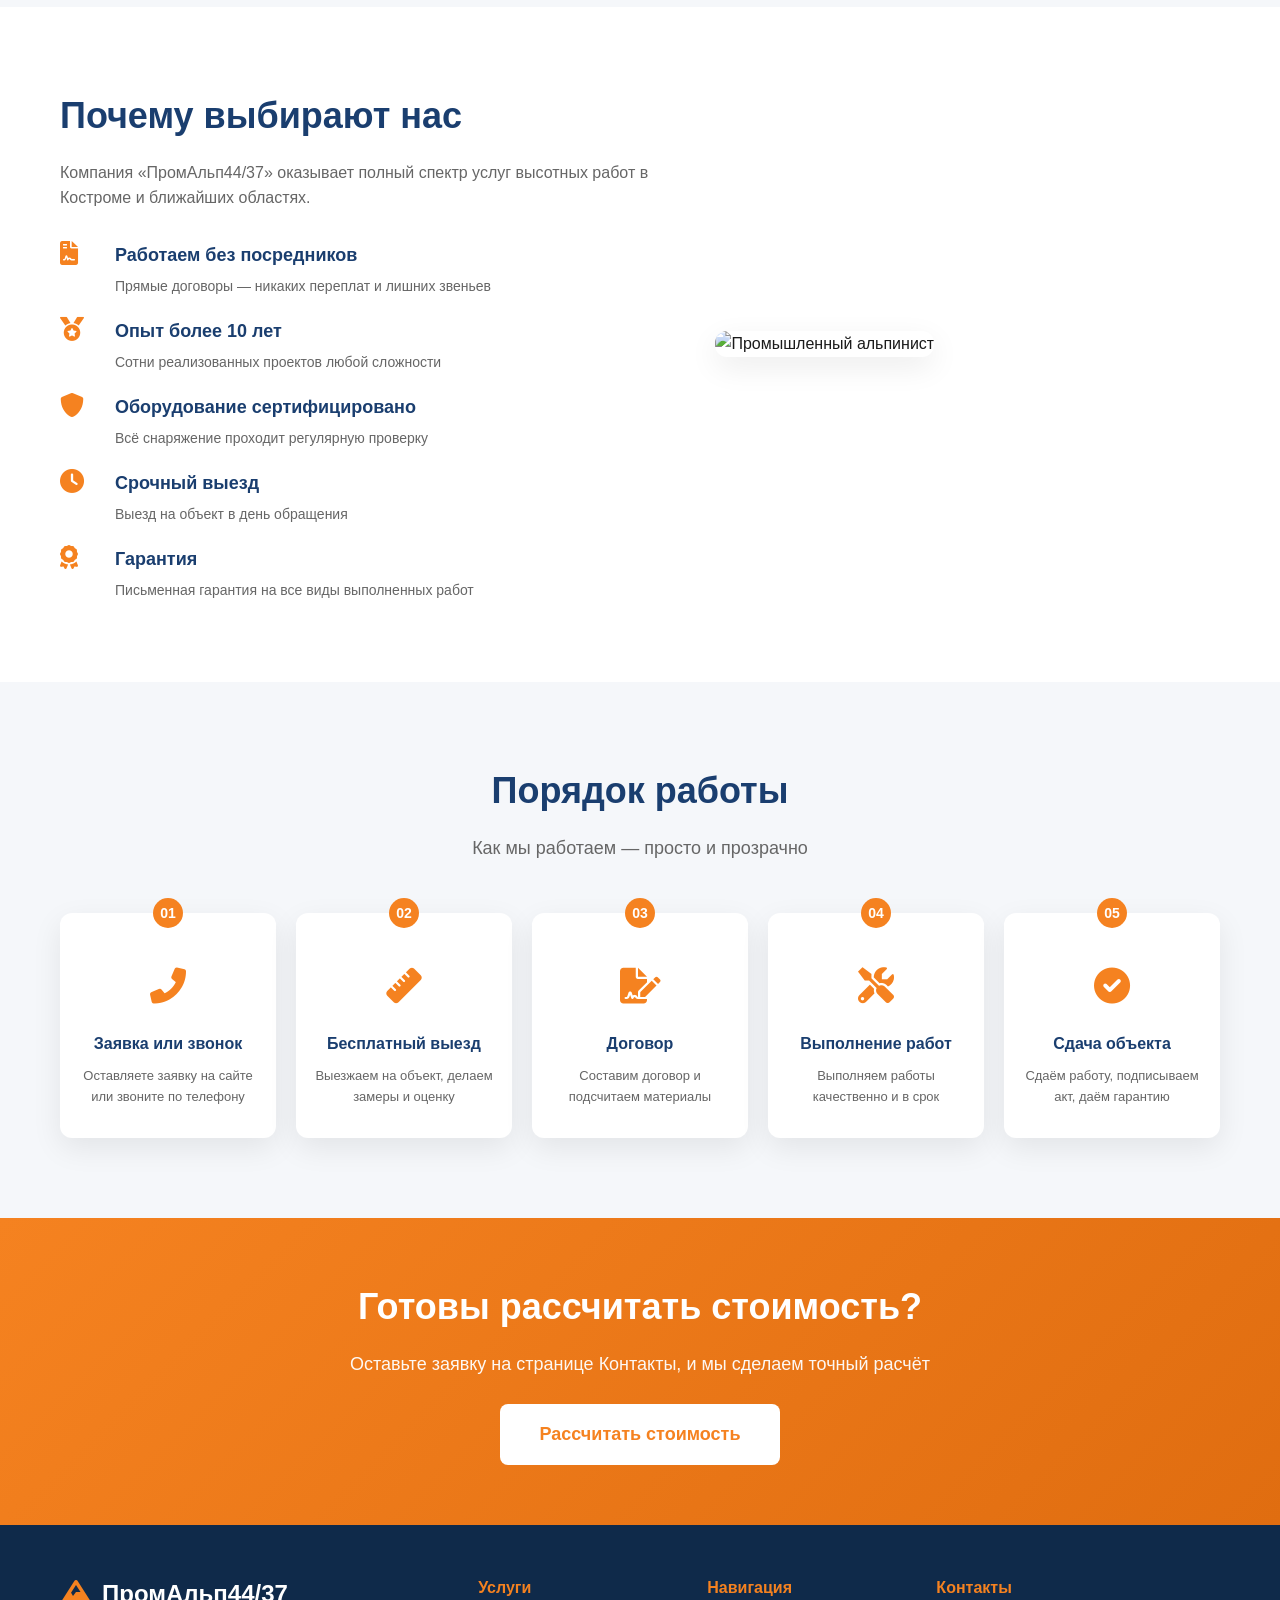
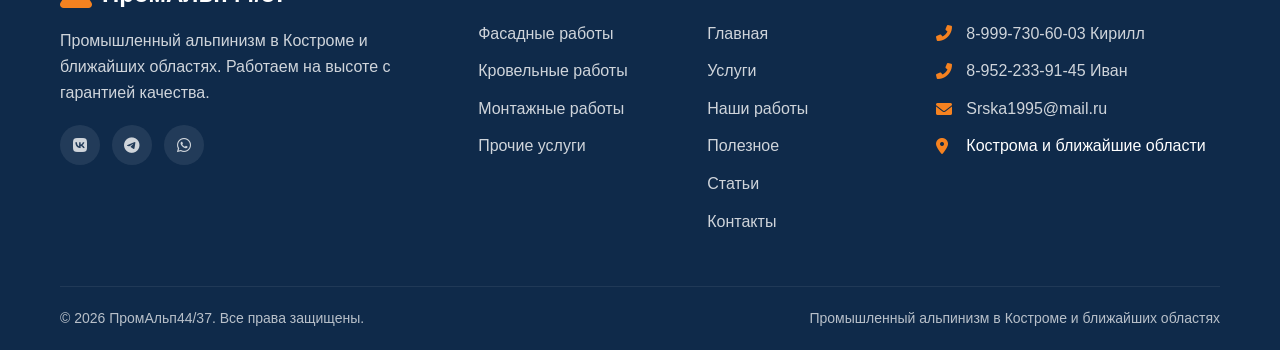
==== commit 14cf0c13: "обновления меню" ====
--- a/index.html
+++ b/index.html
@@ -36,7 +36,7 @@
                     <a href="tel:+79997306003"><i class="fas fa-phone-alt"></i> 8-999-730-60-03 Кирилл</a>
                     <a href="tel:+79522339145"><i class="fas fa-phone-alt"></i> 8-952-233-91-45 Иван</a>
                 </div>
-                <button class="btn btn-small btn-callback">Заказать звонок</button>
+                <a href="contacts.html" class="btn btn-small">Рассчитать стоимость</a>
             </div>
         </div>
     </div>
--- a/style.css
+++ b/style.css
@@ -970,4 +970,37 @@
     .nav-link { padding: 0 8px; font-size: 12px; height: 36px; }
     .logo__title { font-size: 18px; }
     .logo i { font-size: 32px; }
-}+}
+
+/* Два телефона в верхней панели */
+.top-bar__phones {
+    display: flex;
+    gap: 20px;
+}
+
+.top-bar__phones a {
+    color: var(--white);
+    text-decoration: none;
+    display: flex;
+    align-items: center;
+    gap: 8px;
+    transition: color 0.3s;
+    font-weight: 600;
+    font-size: 15px;
+}
+
+.top-bar__phones a:hover {
+    color: var(--secondary);
+}
+
+@media (max-width: 768px) {
+    .top-bar__phones {
+        flex-direction: column;
+        gap: 5px;
+        text-align: center;
+    }
+
+    .top-bar__phones a {
+        justify-content: center;
+    }
+}
